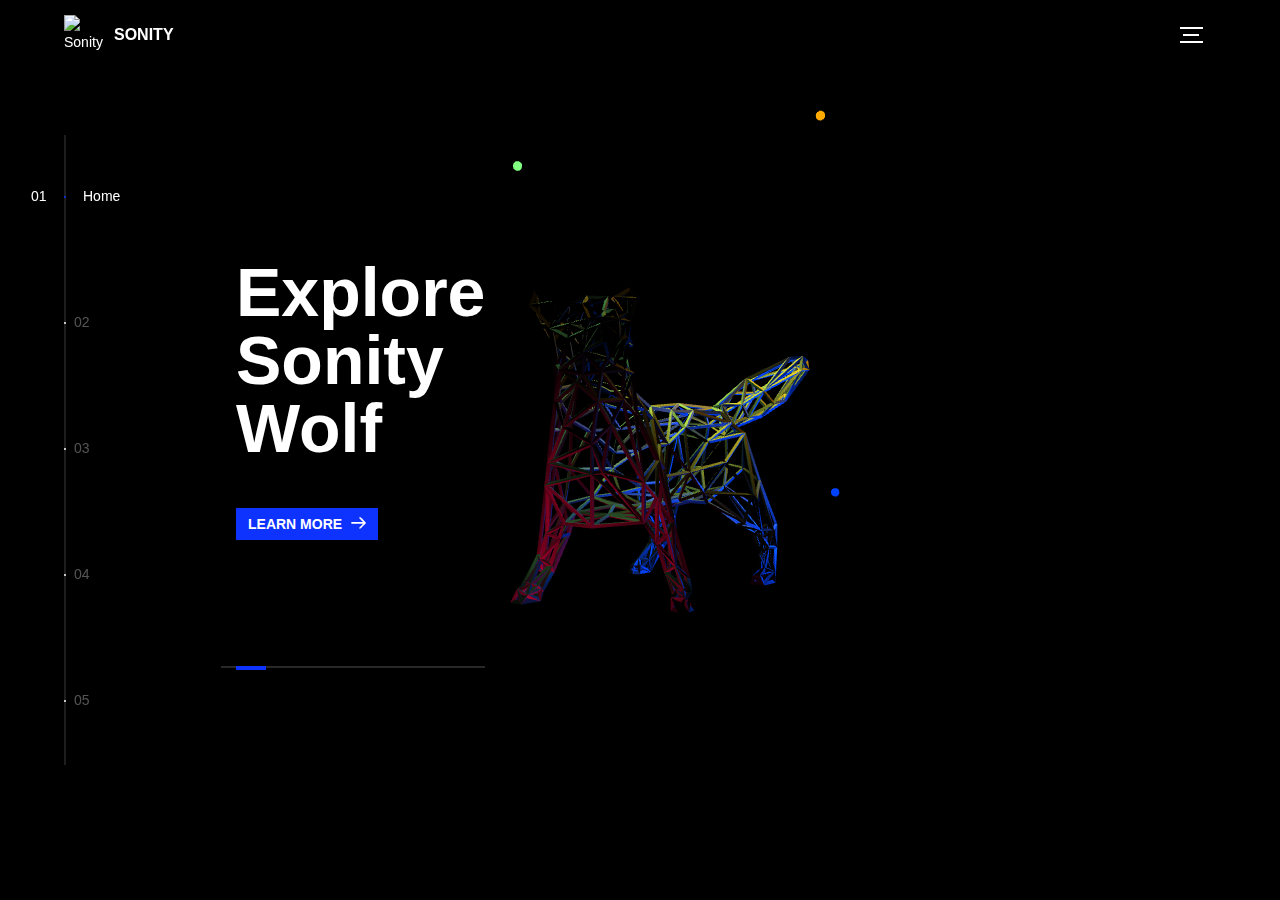
==== index.html @ 375fb670 "form reset" ====
<!DOCTYPE html>
<html lang="en">
<head>
  <title>SonityWolf</title>
  <meta charset="utf-8">
  <meta name="viewport" content="width=device-width, initial-scale=1">
  <meta http-equiv="X-UA-Compatible" content="IE=edge">
  <link rel="shortcut icon" type="image/png" href="assets/img/favicon.ico"/>
  <meta name="description" content="The Blockc[AI]n Wolf">
  <meta name="keywords" content="global, template, html, sass, jquery">
  <meta name="author" content="Bucky Maler">
  <link rel="stylesheet" href="assets/css/main.css">
</head>
<body>

<!-- notification for small viewports and landscape oriented smartphones -->
<div class="device-notification">
  <a class="device-notification--logo" href="http://andtek.pro/empire/" target="_blank">
    <img src="assets/img/sonitywolf.png" alt="Sonity Wolf" width="40px" height="40px">
    <p>Sonity</p>
  </a>
  <p class="device-notification--message">Sonity has so much to offer that we must request you orient your device to portrait or find a larger screen. You won't be disappointed.</p>
</div>

<div class="perspective effect-rotate-left">
  <div class="container"><div class="outer-nav--return"></div>
    <div id="viewport" class="l-viewport">
      <div class="l-wrapper">
        <header class="header">
          <a class="header--logo" href="http://andtek.pro/empire/" target="_blank">
            <img src="assets/img/sonitywolf.png" alt="Sonity Wolf" width="40px" height="40px">
            <p>Sonity</p>
          </a>
          <button class="header--cta cta-2">Join us</button>
          <div class="header--nav-toggle">
            <span></span>
          </div>
        </header>
        <nav class="l-side-nav">
          <ul class="side-nav">
            <li class="is-active"><span>Home</span></li>
            <li><span>What?</span></li>
            <li><span>How?</span></li>
            <li><span>Who?</span></li>
            <li><span>Join us</span></li>
          </ul>
        </nav>
        <ul class="l-main-content main-content">
          <li class="l-section section section--is-active">
            <div class="intro">
              <object id="embedded" data="3JSonity.html" type="">
                <embed src="3JSonity.html" type="">
              </object>
              <div id="banner" class="intro--banner">
                <h1>Explore<br>Sonity<br>Wolf</h1>
                <button class="cta">Learn More
                  <svg version="1.1" id="Layer_1" xmlns="http://www.w3.org/2000/svg" xmlns:xlink="http://www.w3.org/1999/xlink" x="0px" y="0px" viewBox="0 0 150 118" style="enable-background:new 0 0 150 118;" xml:space="preserve">
                  <g transform="translate(0.000000,118.000000) scale(0.100000,-0.100000)">
                    <path d="M870,1167c-34-17-55-57-46-90c3-15,81-100,194-211l187-185l-565-1c-431,0-571-3-590-13c-55-28-64-94-18-137c21-20,33-20,597-20h575l-192-193C800,103,794,94,849,39c20-20,39-29,61-29c28,0,63,30,298,262c147,144,272,271,279,282c30,51,23,60-219,304C947,1180,926,1196,870,1167z"/>
                  </g>
                  </svg>
                  <span class="btn-background"></span>
                </button>
              </div>
            </div>
          </li>
          <li class="l-section section">
            <div class="work">
              <h2>What is Sonity Wolf?</h2>
              <div class="work--lockup">
                <ul class="slider">
                  <li class="slider--item slider--item">
                    <a href="#1">
                      <div class="slider--item-image">
                        <img src="assets/img/iphone.jpg" alt="Victory">
                      </div>
                      <p class="slider--item-title">Native app for phone</p>
                      <p class="slider--item-description">
                          SonityWolf will be natively compatible with Android and iOS, each app 
                          is going to be also a GPU native node added to the network.
                      </p>
                    </a>
                  </li>
                  <li class="slider--item slider--item-left">
                    <a href="#2">
                      <div class="slider--item-image">
                        <img src="assets/img/pet.jpg" alt="Victory">
                      </div>
                      <p class="slider--item-title">Virtual AI pet Utility Tokens</p>
                      <p class="slider--item-description">
                          Sonity originally was an AI Social Community manager python script, 
                          but we decided to take it to the next level.
                      </p>
                    </a>
                  </li>
                  <li class="slider--item slider--item-center">
                    <a href="#3">
                      <div class="slider--item-image">
                        <img src="assets/img/husky vs cat.jpg" alt="Metiew and Smith" style="height:100%">
                      </div>
                      <p class="slider--item-title">We are criptokitties <br> On steroids!</p>
                      <p class="slider--item-description">
                          Everybody knows that dogs are better that cats, or at least they don’t 
                          think that they are better that you or want you dead.
                      </p>
                    </a>
                  </li>
                  <li class="slider--item slider--item-right">
                    <a href="#4">
                      <div class="slider--item-image">
                        <img src="assets/img/about/synapse.png" alt="Alex Nowak">
                      </div>
                      <p class="slider--item-title">SynapseGL.network node</p>
                      <p class="slider--item-description">
                          Sonity needs high end general computing power, this can be achieved 
                          with a swarm of phones GPUs that are going to render every single 
                          gradient of the Blockc[AI]n, and you will get sonity tokens for 
                          leasing your GPU for this tasks.
                      </p>
                    </a>
                  </li>
                  <li class="slider--item slider--item">
                    <a href="#5">
                      <div class="slider--item-image">
                        <img src="assets/img/about/block[ai].png" alt="Alex Nowak">
                      </div>
                      <p class="slider--item-title">Blockc[AI]n technology</p>
                      <p class="slider--item-description">
                          Since we need general computing power, not hashing power to power up 
                          sonity, to achieve our general Sonity AI we want this to be a 
                          decentralized network, in a nutshell, Sonity is going to be the first 
                          app to implement a proprietary concept called Proof of Gradient
                      </p>
                    </a>
                  </li>
                  <li class="slider--item slider--item">
                      <a href="#5">
                        <div class="slider--item-image">
                          <img src="assets/img/marketplace.png" alt="Alex Nowak">
                        </div>
                        <p class="slider--item-title">Marketplace and SDK</p>
                        <p class="slider--item-description">
                            You can use and create apps that runs on Sonity-Framework on top of 
                            SonityWolf.
                        </p>
                      </a>
                    </li>
                </ul>
                <div class="slider--prev">
                  <svg version="1.1" id="Layer_1" xmlns="http://www.w3.org/2000/svg" xmlns:xlink="http://www.w3.org/1999/xlink" x="0px" y="0px"
                  viewBox="0 0 150 118" style="enable-background:new 0 0 150 118;" xml:space="preserve">
                  <g transform="translate(0.000000,118.000000) scale(0.100000,-0.100000)">
                    <path d="M561,1169C525,1155,10,640,3,612c-3-13,1-36,8-52c8-15,134-145,281-289C527,41,562,10,590,10c22,0,41,9,61,29
                    c55,55,49,64-163,278L296,510h575c564,0,576,0,597,20c46,43,37,109-18,137c-19,10-159,13-590,13l-565,1l182,180
                    c101,99,187,188,193,199c16,30,12,57-12,84C631,1174,595,1183,561,1169z"/>
                  </g>
                  </svg>
                </div>
                <div class="slider--next">
                  <svg version="1.1" id="Layer_1" xmlns="http://www.w3.org/2000/svg" xmlns:xlink="http://www.w3.org/1999/xlink" x="0px" y="0px" viewBox="0 0 150 118" style="enable-background:new 0 0 150 118;" xml:space="preserve">
                  <g transform="translate(0.000000,118.000000) scale(0.100000,-0.100000)">
                    <path d="M870,1167c-34-17-55-57-46-90c3-15,81-100,194-211l187-185l-565-1c-431,0-571-3-590-13c-55-28-64-94-18-137c21-20,33-20,597-20h575l-192-193C800,103,794,94,849,39c20-20,39-29,61-29c28,0,63,30,298,262c147,144,272,271,279,282c30,51,23,60-219,304C947,1180,926,1196,870,1167z"/>
                  </g>
                  </svg>
                </div>
              </div>
            </div>
          </li>
          <li class="l-section section">
            <div class="about">
              <div class="about--banner">
                <br>
                <br>
                <h2>Check out our <br>repos!</h2>
                <a class ="github" href="https://github.com/SonityWolf" target="_blank">
                    GitHub repos
                    <svg version="1.1" id="Layer_1" xmlns="http://www.w3.org/2000/svg" xmlns:xlink="http://www.w3.org/1999/xlink" x="0px" y="0px" viewBox="0 0 150 118" style="enable-background:new 0 0 150 118;" xml:space="preserve">
                    <g transform="translate(0.000000,118.000000) scale(0.100000,-0.100000)">
                      <path d="M870,1167c-34-17-55-57-46-90c3-15,81-100,194-211l187-185l-565-1c-431,0-571-3-590-13c-55-28-64-94-18-137c21-20,33-20,597-20h575l-192-193C800,103,794,94,849,39c20-20,39-29,61-29c28,0,63,30,298,262c147,144,272,271,279,282c30,51,23,60-219,304C947,1180,926,1196,870,1167z"/>
                    </g>
                    </svg>
                    <span class="btn-background"></span>
                </a>
                <!--
                <a href="#0">Career
                  <span>
                    <svg version="1.1" id="Layer_1" xmlns="http://www.w3.org/2000/svg" xmlns:xlink="http://www.w3.org/1999/xlink" x="0px" y="0px" viewBox="0 0 150 118" style="enable-background:new 0 0 150 118;" xml:space="preserve">
                    <g transform="translate(0.000000,118.000000) scale(0.100000,-0.100000)">
                      <path d="M870,1167c-34-17-55-57-46-90c3-15,81-100,194-211l187-185l-565-1c-431,0-571-3-590-13c-55-28-64-94-18-137c21-20,33-20,597-20h575l-192-193C800,103,794,94,849,39c20-20,39-29,61-29c28,0,63,30,298,262c147,144,272,271,279,282c30,51,23,60-219,304C947,1180,926,1196,870,1167z"/>
                    </g>
                    </svg>
                  </span>
                </a>
                -->
                <img src="assets/img/introduction-visual.png" alt="About Us">
              </div>
              <h2>Related projects</h2>
              <div class="about--options">
                <a href="https://eos.io/" target="_blank">
                  <h3>EOS</h3>
                </a>
                <a href="https://www.tensorflow.org/" target="_blank">
                  <h3>TensorFlow</h3>
                </a>
                <a href="https://www.openmined.org/" target="_blank">
                  <h3>OpenMined</h3>
                </a>
              </div>
            </div>
          </li>
          <li class="l-section section">
            <div class="work">
              <h2>Our Founders</h2>
              <div class="work--lockup">
                <ul class="slider">
                  <li class="slider--item slider--item-left">
                    <a href="https://www.linkedin.com/in/henningdekant/" target="_blank">
                      <div class="slider--item-image">
                        <img src="assets/img/henningdekant.jpg" alt="Metiew and Smith">
                      </div>
                      <p class="slider--item-title">Henning Dekant: <strong>Investor</strong></p>
                      <p class="slider--item-description">
                          My passion is to anticipate and facilitate fundamental trends in 
                          IT that will shape how we do business. I am fascinated with the 
                          change that blockchain and quantum information technology will 
                          bring.
                      </p>
                    </a>
                  </li>
                  <li class="slider--item slider--item-center">
                      <a href="https://www.linkedin.com/in/andtek/" target="_blank">
                        <div class="slider--item-image">
                          <img src="assets/img/ianandtek.jpg" alt="Victory">
                        </div>
                        <p class="slider--item-title">Ian Andtek: <strong>Founder</strong></p>
                        <p class="slider--item-description">
                          Art and technology lover, Into Machine Learning, Quantum Machine 
                          Learning, Quantum computing, Blockchain Development and Music and 
                          all those unusual combinations.
                        </p>
                      </a>
                    </li>
                  <li class="slider--item slider--item-right">
                    <a href="https://www.linkedin.com/in/scott-horlacher-0b5607164/" target="_blank">
                      <div class="slider--item-image">
                        <img src="assets/img/scotthorlacher.jpg" alt="Alex Nowak">
                      </div>
                      <p class="slider--item-title">Scott Horlacher: <strong>Developer</strong></p>
                      <p class="slider--item-description">
                          Full-stack developer, ghost-writer and all-around creative person Electrical
                          &amp;Biomedical Engineering graduate with a passion for all things Javascript 
                          Hands-on experience with IoT &amp; Ethereum, fluent in python.
                      </p>
                    </a>
                  </li>
                </ul>
                <div class="slider--prev">
                  <svg version="1.1" id="Layer_1" xmlns="http://www.w3.org/2000/svg" xmlns:xlink="http://www.w3.org/1999/xlink" x="0px" y="0px"
                  viewBox="0 0 150 118" style="enable-background:new 0 0 150 118;" xml:space="preserve">
                  <g transform="translate(0.000000,118.000000) scale(0.100000,-0.100000)">
                    <path d="M561,1169C525,1155,10,640,3,612c-3-13,1-36,8-52c8-15,134-145,281-289C527,41,562,10,590,10c22,0,41,9,61,29
                    c55,55,49,64-163,278L296,510h575c564,0,576,0,597,20c46,43,37,109-18,137c-19,10-159,13-590,13l-565,1l182,180
                    c101,99,187,188,193,199c16,30,12,57-12,84C631,1174,595,1183,561,1169z"/>
                  </g>
                  </svg>
                </div>
                <div class="slider--next">
                  <svg version="1.1" id="Layer_1" xmlns="http://www.w3.org/2000/svg" xmlns:xlink="http://www.w3.org/1999/xlink" x="0px" y="0px" viewBox="0 0 150 118" style="enable-background:new 0 0 150 118;" xml:space="preserve">
                  <g transform="translate(0.000000,118.000000) scale(0.100000,-0.100000)">
                    <path d="M870,1167c-34-17-55-57-46-90c3-15,81-100,194-211l187-185l-565-1c-431,0-571-3-590-13c-55-28-64-94-18-137c21-20,33-20,597-20h575l-192-193C800,103,794,94,849,39c20-20,39-29,61-29c28,0,63,30,298,262c147,144,272,271,279,282c30,51,23,60-219,304C947,1180,926,1196,870,1167z"/>
                  </g>
                  </svg>
                </div>
              </div>
            <!-- -->
            </div>
          </li>
          <li class="l-section section">
            <div class="hire">
              <h2>Want to join us?</h2>
              <!-- checkout formspree.io for easy form setup -->
              <form id="formform" class="work-request" action="https://docs.google.com/forms/d/e/1FAIpQLSfya2yaf2yqFfk_4UZFPBZdNTSYl30EkX2ebQL-Yzeoi9U-vQ/formResponse?usp=pp_url" target="hidden_iframe" onClick="clearField();">
                <div class="work-request--options">
                  <span class="options-a">
                    <input id="entry.1688125558" name="entry.1688125558" type="checkbox" value="app programming">
                    <label for="entry.1688125558">
                      <svg version="1.1" id="Layer_1" xmlns="http://www.w3.org/2000/svg" xmlns:xlink="http://www.w3.org/1999/xlink" x="0px" y="0px"
                      viewBox="0 0 150 111" style="enable-background:new 0 0 150 111;" xml:space="preserve">
                      <g transform="translate(0.000000,111.000000) scale(0.100000,-0.100000)">
                        <path d="M950,705L555,310L360,505C253,612,160,700,155,700c-6,0-44-34-85-75l-75-75l278-278L550-5l475,475c261,261,475,480,475,485c0,13-132,145-145,145C1349,1100,1167,922,950,705z"/>
                      </g>
                      </svg>
                      App Programming
                    </label>
                    <input id="entry.1784650466" name="entry.1784650466" type="checkbox" value="graphic design">
                    <label for="entry.1784650466">
                      <svg version="1.1" id="Layer_1" xmlns="http://www.w3.org/2000/svg" xmlns:xlink="http://www.w3.org/1999/xlink" x="0px" y="0px"
                      viewBox="0 0 150 111" style="enable-background:new 0 0 150 111;" xml:space="preserve">
                      <g transform="translate(0.000000,111.000000) scale(0.100000,-0.100000)">
                        <path d="M950,705L555,310L360,505C253,612,160,700,155,700c-6,0-44-34-85-75l-75-75l278-278L550-5l475,475c261,261,475,480,475,485c0,13-132,145-145,145C1349,1100,1167,922,950,705z"/>
                      </g>
                      </svg>
                      Graphic Design
                    </label>
                    <input id="entry.1218346897" name="entry.1218346897" type="checkbox" value="motion design">
                    <label for="entry.1218346897">
                      <svg version="1.1" id="Layer_1" xmlns="http://www.w3.org/2000/svg" xmlns:xlink="http://www.w3.org/1999/xlink" x="0px" y="0px"
                      viewBox="0 0 150 111" style="enable-background:new 0 0 150 111;" xml:space="preserve">
                      <g transform="translate(0.000000,111.000000) scale(0.100000,-0.100000)">
                        <path d="M950,705L555,310L360,505C253,612,160,700,155,700c-6,0-44-34-85-75l-75-75l278-278L550-5l475,475c261,261,475,480,475,485c0,13-132,145-145,145C1349,1100,1167,922,950,705z"/>
                      </g>
                      </svg>
                      Motion Design
                    </label>
                    <input id="entry.2021187106" name="entry.2021187106" type="checkbox" value="ux design">
                    <label for="entry.2021187106">
                      <svg version="1.1" id="Layer_1" xmlns="http://www.w3.org/2000/svg" xmlns:xlink="http://www.w3.org/1999/xlink" x="0px" y="0px"
                      viewBox="0 0 150 111" style="enable-background:new 0 0 150 111;" xml:space="preserve">
                      <g transform="translate(0.000000,111.000000) scale(0.100000,-0.100000)">
                        <path d="M950,705L555,310L360,505C253,612,160,700,155,700c-6,0-44-34-85-75l-75-75l278-278L550-5l475,475c261,261,475,480,475,485c0,13-132,145-145,145C1349,1100,1167,922,950,705z"/>
                      </g>
                      </svg>
                      UX Design
                    </label>
                  </span>
                  <span class="options-b">
                    <input id="entry.662648379" name="entry.662648379" type="checkbox" value="blockchain">
                    <label for="entry.662648379">
                      <svg version="1.1" id="Layer_1" xmlns="http://www.w3.org/2000/svg" xmlns:xlink="http://www.w3.org/1999/xlink" x="0px" y="0px"
                      viewBox="0 0 150 111" style="enable-background:new 0 0 150 111;" xml:space="preserve">
                      <g transform="translate(0.000000,111.000000) scale(0.100000,-0.100000)">
                        <path d="M950,705L555,310L360,505C253,612,160,700,155,700c-6,0-44-34-85-75l-75-75l278-278L550-5l475,475c261,261,475,480,475,485c0,13-132,145-145,145C1349,1100,1167,922,950,705z"/>
                      </g>
                      </svg>
                      Blockchain
                    </label>
                    <input id="entry.1433495545" name="entry.1433495545" type="checkbox" value="webdesign">
                    <label for="entry.1433495545">
                      <svg version="1.1" id="Layer_1" xmlns="http://www.w3.org/2000/svg" xmlns:xlink="http://www.w3.org/1999/xlink" x="0px" y="0px"
                      viewBox="0 0 150 111" style="enable-background:new 0 0 150 111;" xml:space="preserve">
                      <g transform="translate(0.000000,111.000000) scale(0.100000,-0.100000)">
                        <path d="M950,705L555,310L360,505C253,612,160,700,155,700c-6,0-44-34-85-75l-75-75l278-278L550-5l475,475c261,261,475,480,475,485c0,13-132,145-145,145C1349,1100,1167,922,950,705z"/>
                      </g>
                      </svg>
                      Webdesign
                    </label>
                    <input id="entry.1166211648" name="entry.1166211648" type="checkbox" value="investment">
                    <label for="entry.1166211648">
                      <svg version="1.1" id="Layer_1" xmlns="http://www.w3.org/2000/svg" xmlns:xlink="http://www.w3.org/1999/xlink" x="0px" y="0px"
                      viewBox="0 0 150 111" style="enable-background:new 0 0 150 111;" xml:space="preserve">
                      <g transform="translate(0.000000,111.000000) scale(0.100000,-0.100000)">
                        <path d="M950,705L555,310L360,505C253,612,160,700,155,700c-6,0-44-34-85-75l-75-75l278-278L550-5l475,475c261,261,475,480,475,485c0,13-132,145-145,145C1349,1100,1167,922,950,705z"/>
                      </g>
                      </svg>
                      Investment
                    </label>
                    <input id="entry.1164843464" name="entry.1164843464" type="checkbox" value="marketing">
                    <label for="entry.1164843464">
                      <svg version="1.1" id="Layer_1" xmlns="http://www.w3.org/2000/svg" xmlns:xlink="http://www.w3.org/1999/xlink" x="0px" y="0px"
                      viewBox="0 0 150 111" style="enable-background:new 0 0 150 111;" xml:space="preserve">
                      <g transform="translate(0.000000,111.000000) scale(0.100000,-0.100000)">
                        <path d="M950,705L555,310L360,505C253,612,160,700,155,700c-6,0-44-34-85-75l-75-75l278-278L550-5l475,475c261,261,475,480,475,485c0,13-132,145-145,145C1349,1100,1167,922,950,705z"/>
                      </g>
                      </svg>
                      Marketing
                    </label>
                    <input id="entry.1314383214" name="entry.1314383214" type="checkbox" value="eos">
                    <label for="entry.1314383214">
                      <svg version="1.1" id="Layer_1" xmlns="http://www.w3.org/2000/svg" xmlns:xlink="http://www.w3.org/1999/xlink" x="0px" y="0px"
                      viewBox="0 0 150 111" style="enable-background:new 0 0 150 111;" xml:space="preserve">
                      <g transform="translate(0.000000,111.000000) scale(0.100000,-0.100000)">
                        <path d="M950,705L555,310L360,505C253,612,160,700,155,700c-6,0-44-34-85-75l-75-75l278-278L550-5l475,475c261,261,475,480,475,485c0,13-132,145-145,145C1349,1100,1167,922,950,705z"/>
                      </g>
                      </svg>
                      EOS
                    </label>
                  </span>
                </div>
                <div class="work-request--information">
                  <div class="information-name">
                    <input id="entry.1636807997" name="entry.1636807997" type="text" spellcheck="false">
                    <label for="name">Name</label>
                  </div>
                  <div class="information-email">
                    <input id="entry.832389043" name="entry.832389043" type="email" spellcheck="false">
                    <label for="email">Email</label>
                  </div>
                </div>
                <input type="submit" value="Send Request">
              </form>
              <iframe name="hidden_iframe" id="hidden_iframe" style="display:none;" onload="if(submitted) {}"></iframe>
            </div>
          </li>
        </ul>
      </div>
    </div>
  </div>
  <ul class="outer-nav">
    <li class="is-active">Home</li>
    <li>What?</li>
    <li>How?</li>
    <li>Who?</li>
    <li>Join</li>
  </ul>
</div>

<script src="https://ajax.googleapis.com/ajax/libs/jquery/2.2.4/jquery.min.js"></script>
<script>window.jQuery || document.write('<script src="assets/js/vendor/jquery-2.2.4.min.js"><\/script>')</script>
<script src="assets/js/functions-min.js"></script>
<script>
  console.log("This company is part of Andtek Empire www.andtek.pro/empire");
  function clearField() {
    document.formform.reset();
  }
</script>
</body>
</html>
---- assets/css/main.css ----
@font-face{
    font-family:'Montserrat';
    src:url("fonts/Montserrat-Black.eot");
    src:local("☺"),url("fonts/Montserrat-Black.woff") format("woff"),url("fonts/Montserrat-Black.ttf") format("truetype"),url("fonts/Montserrat-Black.svg") format("svg");
    font-weight:900;
    font-style:normal
}
@font-face{
    font-family:'Montserrat';
    src:url("fonts/Montserrat-Bold.eot");
    src:local("☺"),url("fonts/Montserrat-Bold.woff") format("woff"),url("fonts/Montserrat-Bold.ttf") format("truetype"),url("fonts/Montserrat-Bold.svg") format("svg");
    font-weight:700;
    font-style:normal
}
@font-face{
    font-family:'Montserrat';
    src:url("fonts/Montserrat-Regular.eot");
    src:local("☺"),url("fonts/Montserrat-Regular.woff") format("woff"),url("fonts/Montserrat-Regular.ttf") format("truetype"),url("fonts/Montserrat-Regular.svg") format("svg");
    font-weight:400;
    font-style:normal
}
@font-face{
    font-family:'Montserrat';
    src:url("fonts/Montserrat-Light.eot");
    src:local("☺"),url("fonts/Montserrat-Light.woff") format("woff"),url("fonts/Montserrat-Light.ttf") format("truetype"),url("fonts/Montserrat-Light.svg") format("svg");
    font-weight:300;
    font-style:normal
}
/*! normalize.css v3.0.2 | MIT License | git.io/normalize */
html{
    font-family:sans-serif;
    -ms-text-size-adjust:100%;
    -webkit-text-size-adjust:100%
}
body{
    margin:0
}
#viewport {
    background: #000
}
article,aside,details,figcaption,figure,footer,header,hgroup,main,menu,nav,section,summary{
    display:block
}
audio,canvas,progress,video{
    display:inline-block;
    vertical-align:baseline
}
audio:not([controls]){
    display:none;
    height:0
}
[hidden],template{
    display:none
}
a{
    background-color:transparent
}
a:active,a:hover{
    outline:0
}
abbr[title]{
    border-bottom:1px dotted
}
b,strong{
    font-weight:bold
}
dfn{
    font-style:italic
}
h1{
    font-size:2em;
    margin:0.67em 0
}
mark{
    background:#ff0;
    color:#000
}
small{
    font-size:80%
}
sub,sup{
    font-size:75%;
    line-height:0;
    position:relative;
    vertical-align:baseline
}
sup{
    top:-0.5em
}
sub{
    bottom:-0.25em
}
img{
    border:0
}
svg:not(:root){
    overflow:hidden
}
figure{
    margin:1em 40px
}
hr{
    box-sizing:content-box;
    height:0
}
pre{
    overflow:auto
}
code,kbd,pre,samp{
    font-family:monospace, monospace;
    font-size:1em
}
button,input,optgroup,select,textarea{
    color:inherit;
    font:inherit;
    margin:0
}
button{
    overflow:visible
}
button,select{
    text-transform:none
}
button,html input[type="button"],input[type="reset"],input[type="submit"]{
    -webkit-appearance:button;
    cursor:pointer
}
button[disabled],html input[disabled]{
    cursor:default
}
button::-moz-focus-inner,input::-moz-focus-inner{
    border:0;
    padding:0
}
input{
    line-height:normal
}
input[type="checkbox"],input[type="radio"]{
    box-sizing:border-box;
    padding:0
}
input[type="number"]::-webkit-inner-spin-button,input[type="number"]::-webkit-outer-spin-button{
    height:auto
}
input[type="search"]{
    -webkit-appearance:textfield;
    box-sizing:content-box
}
input[type="search"]::-webkit-search-cancel-button,input[type="search"]::-webkit-search-decoration{
    -webkit-appearance:none
}
fieldset{
    border:1px solid #c0c0c0;
    margin:0 2px;
    padding:0.35em 0.625em 0.75em
}
legend{
    border:0;
    padding:0
}
textarea{
    overflow:auto
}
optgroup{
    font-weight:bold
}
table{
    border-collapse:collapse;
    border-spacing:0
}
td,th{
    padding:0
}
::-moz-selection{
    background:#FFF498
}
::selection{
    background:#FFF498
}
::-moz-selection{
    background:#FFF498
}
img::-moz-selection{
    background:transparent
}
img::selection{
    background:transparent
}
img::-moz-selection{
    background:transparent
}
body{
    -webkit-tap-highlight-color:#FFF498
}
body{
    background-color:#0c0c0c;
    font-size:14px;
    line-height:1.6;
    font-family:"Montserrat",sans-serif;
    color:#fff;
    -webkit-font-smoothing:antialiased;
    -webkit-text-size-adjust:100%
}
.l-viewport{
    position:relative;
    width:100%;
    height:100vh;
    box-shadow:0 0 45px 5px rgba(0,0,0,0.85);
    overflow:hidden
}
.l-wrapper{
    position:relative;
    width:1440px;
    max-width:90%;
    height:100%;
    margin:0 auto
}
.l-side-nav{
    position:absolute;
    left:0;
    display:-webkit-box;
    display:-webkit-flex;
    display:-ms-flexbox;
    display:flex;
    height:100%;
    -webkit-box-align:center;
    -webkit-align-items:center;
    -ms-flex-align:center;
    align-items:center
}
.l-side-nav::before{
    content:"";
    position:absolute;
    top:50%;
    left:0;
    -webkit-transform:translateY(-50%);
    transform:translateY(-50%);
    width:2px;
    height:70%;
    max-height:750px;
    background-color:#555;
    opacity:.35;
    z-index:10
}
@media (max-width: 1180px){
    .l-side-nav{
        display:none
    }
}
.l-main-content{
    position:relative;
    width:100%;
    height:100%;
    margin:0;
    padding:0;
    list-style:none
}
.l-section{
    position:absolute;
    width:100%;
    height:100%
}
.device-notification{
    display:none;
    position:fixed;
    top:0;
    left:0;
    width:100%;
    height:100%;
    -webkit-box-orient:vertical;
    -webkit-box-direction:normal;
    -webkit-flex-direction:column;
    -ms-flex-direction:column;
    flex-direction:column;
    -webkit-box-align:center;
    -webkit-align-items:center;
    -ms-flex-align:center;
    -ms-grid-row-align:center;
    align-items:center;
    -webkit-box-pack:center;
    -webkit-justify-content:center;
    -ms-flex-pack:center;
    justify-content:center;
    background-color:#0c0c0c;
    z-index:12
}
.device-notification--logo{
    display:-webkit-box;
    display:-webkit-flex;
    display:-ms-flexbox;
    display:flex;
    -webkit-box-align:center;
    -webkit-align-items:center;
    -ms-flex-align:center;
    align-items:center;
    text-decoration:none;
    color:#fff
}
.device-notification--logo p{
    margin:0 0 0 10px;
    font-size:16px;
    font-weight:700;
    text-transform:uppercase
}
.device-notification--message{
    width:70%;
    margin:30px 0 0 0;
    font-weight:700;
    text-align:center
}
@media (max-width: 767px) and (min-width: 601px) and (max-height: 680px){
    .device-notification{
        display:-webkit-box;
        display:-webkit-flex;
        display:-ms-flexbox;
        display:flex
    }
}
@media (max-width: 600px) and (min-width: 480px) and (max-height: 580px){
    .device-notification{
        display:-webkit-box;
        display:-webkit-flex;
        display:-ms-flexbox;
        display:flex
    }
}
@media (max-width: 736px) and (min-width: 360px) and (orientation: landscape){
    .device-notification{
        display:-webkit-box;
        display:-webkit-flex;
        display:-ms-flexbox;
        display:flex
    }
}
@media(max-width: 359px){
    .device-notification{
        display:-webkit-box;
        display:-webkit-flex;
        display:-ms-flexbox;
        display:flex
    }
}
.section{
    opacity:0;
    visibility:hidden;
    -webkit-transition:opacity .4s ease-in-out,visibility 0s .4s;
    transition:opacity .4s ease-in-out,visibility 0s .4s
}
.section--is-active{
    opacity:1;
    visibility:visible;
    z-index:1;
    -webkit-transition:opacity .4s ease-in-out .4s;
    transition:opacity .4s ease-in-out .4s
}
.section--next{
    -webkit-transform:translateY(-45px);
    transform:translateY(-45px);
    -webkit-transition:-webkit-transform .4s ease-in-out;
    transition:-webkit-transform .4s ease-in-out;
    transition:transform .4s ease-in-out;
    transition:transform .4s ease-in-out, -webkit-transform .4s ease-in-out
}
.section--prev{
    -webkit-transform:translateY(45px);
    transform:translateY(45px);
    -webkit-transition:-webkit-transform .4s ease-in-out;
    transition:-webkit-transform .4s ease-in-out;
    transition:transform .4s ease-in-out;
    transition:transform .4s ease-in-out, -webkit-transform .4s ease-in-out
}
.header{
    position:absolute;
    top:0;
    left:0;
    display:-webkit-box;
    display:-webkit-flex;
    display:-ms-flexbox;
    display:flex;
    width:100%;
    height:70px;
    -webkit-box-align:center;
    -webkit-align-items:center;
    -ms-flex-align:center;
    align-items:center;
    -webkit-box-pack:justify;
    -webkit-justify-content:space-between;
    -ms-flex-pack:justify;
    justify-content:space-between;
    z-index:10
}
.header--logo{
    display:-webkit-box;
    display:-webkit-flex;
    display:-ms-flexbox;
    display:flex;
    -webkit-box-align:center;
    -webkit-align-items:center;
    -ms-flex-align:center;
    align-items:center;
    text-decoration:none;
    color:#fff;
}
.header--logo img{
    transition: all .5s ease-in-out;
}
.header--logo img:hover{
    transform: scale(1.5);
    transition: all .5s ease-in-out;
}
.header--logo p{
    margin:0 0 0 10px;
    font-size:16px;
    font-weight:700;
    text-transform:uppercase
}
.header--nav-toggle{
    display:-webkit-box;
    display:-webkit-flex;
    display:-ms-flexbox;
    display:flex;
    width:50px;
    height:50px;
    -webkit-box-orient:vertical;
    -webkit-box-direction:normal;
    -webkit-flex-direction:column;
    -ms-flex-direction:column;
    flex-direction:column;
    -webkit-box-align:center;
    -webkit-align-items:center;
    -ms-flex-align:center;
    align-items:center;
    -webkit-box-pack:center;
    -webkit-justify-content:center;
    -ms-flex-pack:center;
    justify-content:center;
    cursor:pointer
}
.header--nav-toggle span,.header--nav-toggle::before,.header--nav-toggle::after{
    content:"";
    position:relative;
    width:16px;
    height:2px;
    background-color:#fff
}
.header--nav-toggle::before{
    bottom:5px;
    width:23px
}
.header--nav-toggle::after{
    top:5px;
    width:23px
}
.header--cta{
    position:absolute;
    top:50%;
    left:50%;
    -webkit-transform:translate(-50%, -50%);
    transform:translate(-50%, -50%);
    padding:0 20px;
    line-height:30px;
    text-decoration:none;
    color:#fff;
    font-weight:700;
    text-transform:uppercase;
    background-color:#0f33ff;
    border:none;
    opacity:0;
    visibility:hidden;
    -webkit-transition:opacity .4s ease-in-out,visibility 0s .4s;
    transition:opacity .4s ease-in-out,visibility 0s .4s
}
.header--cta:focus{
    outline:none
}
.header--cta.is-active{
    opacity:1;
    visibility:visible;
    -webkit-transition:opacity .4s ease-in-out .4s;
    transition:opacity .4s ease-in-out .4s
}
@media (max-width: 767px){
    .header--cta{
        display:none
    }
}
.side-nav{
    position:relative;
    display:-webkit-box;
    display:-webkit-flex;
    display:-ms-flexbox;
    display:flex;
    width:100px;
    height:70%;
    max-height:750px;
    -webkit-box-orient:vertical;
    -webkit-box-direction:normal;
    -webkit-flex-direction:column;
    -ms-flex-direction:column;
    flex-direction:column;
    -webkit-justify-content:space-around;
    -ms-flex-pack:distribute;
    justify-content:space-around;
    margin:0;
    padding:0;
    list-style-position:inside;
    z-index:10
}
.side-nav>li{
    position:relative;
    top:-5px;
    color:#fff;
    font-size:6px;
    cursor:pointer
}
.side-nav>li span{
    position:relative;
    top:3px;
    left:10px;
    color:#fff;
    font-size:14px;
    font-weight:300;
    opacity:0;
    visibility:hidden
}
.side-nav>li::before{
    position:absolute;
    top:3px;
    left:10px;
    color:#555;
    font-size:14px;
    font-weight:300
}
.side-nav li:nth-child(1)::before{
    content:"01"
}
.side-nav li:nth-child(2)::before{
    content:"02"
}
.side-nav li:nth-child(3)::before{
    content:"03"
}
.side-nav li:nth-child(4)::before{
    content:"04"
}
.side-nav li:nth-child(5)::before{
    content:"05"
}
.side-nav li.is-active{
    color:#0f33ff;
    -webkit-transition:color .4s ease-in-out;
    transition:color .4s ease-in-out
}
.side-nav li.is-active span{
    opacity:1;
    visibility:visible;
    -webkit-transition:opacity .4s ease-in-out;
    transition:opacity .4s ease-in-out
}
.side-nav li.is-active::before{
    left:-33px;
    color:#fff
}
.intro{
    position:relative;
    display:-webkit-box;
    display:-webkit-flex;
    display:-ms-flexbox;
    display:flex;
    width:900px;
    max-width:75%;
    height:100%;
    -webkit-box-orient:vertical;
    -webkit-box-direction:normal;
    -webkit-flex-direction:column;
    -ms-flex-direction:column;
    flex-direction:column;
    -webkit-box-pack:center;
    -webkit-justify-content:center;
    -ms-flex-pack:center;
    justify-content:center;
    margin:0 auto
}
@media (max-width: 1180px){
    .intro{
        max-width:100%
    }
}
.intro--banner{
    position:relative;
    height:475px
}
.intro--banner::before{
    content:"";
    position:absolute;
    bottom:20px;
    left:-15px;
    right:0;
    height:2px;
    background-color:#282828
}
.intro--banner::after{
    content:"";
    position:absolute;
    bottom:18px;
    left:0;
    width:30px;
    height:4px;
    background-color:#0f33ff
}
.intro--banner h1{
    position:relative;
    font-size:68px;
    font-weight:900;
    line-height:1;
    z-index:1
}
.intro--banner button, .github{
    position:relative;
    padding:5px 17px 5px 12px;
    font-weight:700;
    text-transform:uppercase;
    background-color:transparent;
    border:none
}
.intro--banner button .btn-background, .github .btn-background{
    position:absolute;
    top:0;
    left:0;
    right:0;
    height:100%;
    background-color:#0f33ff;
    z-index:-1;
}
.intro--banner button:hover .btn-background{
    left:0
}
.intro--banner button:focus{
    outline:none
}
.intro--banner button svg, .github svg{
    position:relative;
    left:5px;
    width:15px;
    fill:#fff
}
.intro--banner img{
    position:absolute;
    bottom:21px;
    right:-12px
}
.intro--options{
    display:-webkit-box;
    display:-webkit-flex;
    display:-ms-flexbox;
    display:flex;
    -webkit-box-pack:justify;
    -webkit-justify-content:space-between;
    -ms-flex-pack:justify;
    justify-content:space-between;
    margin:0;
    padding:0;
    list-style:none
}
.intro--options>a{
    max-width:250px;
    text-decoration:none;
    color:#282828;
    -webkit-transition:color .2s ease-in-out;
    transition:color .2s ease-in-out
}
.intro--options>a:hover{
    color:#fff
}
.intro--options h3{
    font-size:16px;
    text-transform:uppercase
}
.intro--options p{
    margin-bottom:0
}
@media (max-width: 900px){
    .intro--banner{
        height:380px
    }
    .intro--banner h1{
        font-size:55px
    }
    .intro--banner img{
        width:430px
    }
    .intro--options>a{
        margin-right:30px
    }
    .intro--options>a:last-child{
        margin-right:0
    }
}
@media (max-width: 767px){
    .intro--banner{
        height:305px
    }
    .intro--banner h1{
        font-size:44px
    }
    .intro--banner img{
        width:330px
    }
    .intro--options{
        display:block
    }
    .intro--options>a{
        display:block;
        max-width:100%;
        margin:0 0 30px 0
    }
    .intro--options>a:last-child{
        margin-bottom:0
    }
}
@media (max-width: 600px){
    .intro--banner{
        height:360px
    }
    .intro--banner h1{
        font-size:55px
    }
    .intro--banner img{
        display:none
    }
}
@media (max-width: 600px) and (max-height: 750px){
    .intro--banner{
        height:auto
    }
    .intro--banner::before,.intro--banner::after{
        display:none
    }
    .intro--banner h1{
        margin-top:0
    }
    .intro--options{
        display:none
    }
}
.work{
    position:relative;
    display:-webkit-box;
    display:-webkit-flex;
    display:-ms-flexbox;
    display:flex;
    width:960px;
    max-width:80%;
    height:100%;
    -webkit-box-orient:vertical;
    -webkit-box-direction:normal;
    -webkit-flex-direction:column;
    -ms-flex-direction:column;
    flex-direction:column;
    -webkit-box-pack:center;
    -webkit-justify-content:center;
    -ms-flex-pack:center;
    justify-content:center;
    margin:0 auto
}
@media (max-width: 1180px){
    .work{
        max-width:100%
    }
}
.work h2{
    margin:0 0 -10px 0;
    font-size:30px;
    text-align:center
}
.work--lockup{
    position:relative
}
.work--lockup .slider{
    position:relative;
    display:-webkit-box;
    display:-webkit-flex;
    display:-ms-flexbox;
    display:flex;
    width:80%;
    margin:0 auto;
    padding:0;
    list-style:none
}
.work--lockup .slider--item{
    position:absolute;
    display:none;
    text-align:center
}
.work--lockup .slider--item a{
    text-decoration:none;
    color:#858585
}
.work--lockup .slider--item-title{
    margin-top:10px;
    font-size:12px;
    font-weight:700;
    text-transform:uppercase
}
.work--lockup .slider--item-title strong {
    text-decoration:underline;
}
.work--lockup .slider--item-description{
    display:none;
    max-width:550px;
    margin:0 auto
}
.work--lockup .slider--item-image{
    width:150px;
    height:150px;
    margin:0 auto;
    border-radius:50%;
    overflow:hidden
}
.work--lockup .slider--item-image img{
    width:100%
}
.work--lockup .slider--item-left{
    top:50%;
    left:0;
    -webkit-transform:translateY(-50%);
    transform:translateY(-50%);
    display:block
}
.work--lockup .slider--item-right{
    top:50%;
    right:0;
    -webkit-transform:translateY(-50%);
    transform:translateY(-50%);
    display:block
}
.work--lockup .slider--item-center{
    position:relative;
    top:30px;
    left:50%;
    -webkit-transform:translateX(-50%);
    transform:translateX(-50%);
    display:block
}
.work--lockup .slider--item-center a{
    color:#fff
}
.work--lockup .slider--item-center .slider--item-title{
    margin-top:25px;
    font-size:16px
}
.work--lockup .slider--item-center .slider--item-description{
    display:block
}
.work--lockup .slider--item-center .slider--item-image{
    width:300px;
    height:300px
}
.work--lockup .slider--next,.work--lockup .slider--prev{
    position:absolute;
    top:160px;
    display:-webkit-box;
    display:-webkit-flex;
    display:-ms-flexbox;
    display:flex;
    width:50px;
    height:50px;
    -webkit-box-align:center;
    -webkit-align-items:center;
    -ms-flex-align:center;
    align-items:center;
    -webkit-box-pack:center;
    -webkit-justify-content:center;
    -ms-flex-pack:center;
    justify-content:center;
    background-color:#282828;
    border-radius:50%;
    cursor:pointer
}
.work--lockup .slider--next svg,.work--lockup .slider--prev svg{
    width:20px;
    fill:#fff
}
.work--lockup .slider--next{
    right:0
}
.work--lockup .slider--prev{
    left:0
}
@media (max-width: 900px){
    .work--lockup .slider--item-image{
        width:120px;
        height:120px
    }
    .work--lockup .slider--item-center .slider--item-image{
        width:240px;
        height:240px
    }
    .work--lockup .slider--next,.work--lockup .slider--prev{
        top:130px
    }
}
@media (max-width: 767px){
    .work--lockup .slider{
        width:75%
    }
    .work--lockup .slider--item-image{
        width:90px;
        height:90px
    }
    .work--lockup .slider--item-center .slider--item-image{
        width:190px;
        height:190px
    }
    .work--lockup .slider--next,.work--lockup .slider--prev{
        top:105px
    }
}
@media (max-width: 600px){
    .work--lockup .slider{
        width:auto
    }
    .work--lockup .slider--item-left,.work--lockup .slider--item-right{
        display:none
    }
}
.about{
    position:relative;
    display:-webkit-box;
    display:-webkit-flex;
    display:-ms-flexbox;
    display:flex;
    width:900px;
    max-width:75%;
    height:100%;
    -webkit-box-orient:vertical;
    -webkit-box-direction:normal;
    -webkit-flex-direction:column;
    -ms-flex-direction:column;
    flex-direction:column;
    -webkit-box-pack:center;
    -webkit-justify-content:center;
    -ms-flex-pack:center;
    justify-content:center;
    margin:0 auto
}
@media (max-width: 1180px){
    .about{
        max-width:100%
    }
}
.about--banner{
    position:relative;
    height:475px
}
.about--banner::before{
    content:"";
    position:absolute;
    top:20px;
    left:200px;
    -webkit-transform:rotate(-25deg);
    transform:rotate(-25deg);
    border:5px solid #0f33ff;
    border-right-color:transparent;
    border-bottom-color:transparent
}
.about--banner::after{
    content:"";
    position:absolute;
    top:75px;
    left:400px;
    -webkit-transform:rotate(45deg);
    transform:rotate(45deg);
    width:10px;
    height:10px;
    background-color:#0f33ff
}
.about--banner h2{
    position:relative;
    margin-top:35px;
    font-size:60px;
    font-weight:900;
    line-height:1;
    z-index:1
}
.about--banner h2::before{
    content:"";
    position:absolute;
    top:60px;
    left:268px;
    width:30px;
    height:30px;
    background-color:#0f33ff;
    border-radius:50%
}
.about--banner h2::after{
    content:"";
    position:absolute;
    top:255px;
    left:255px;
    width:10px;
    height:10px;
    background-color:#0f33ff
}
.about--banner a{
    padding:5px 17px 5px 0;
    text-decoration:none;
    color:#fff;
    font-weight:700;
    text-transform:uppercase;
    background-color:transparent
}
.about--banner a:hover svg{
    left:10px
}
.about--banner a svg{
    position:relative;
    left:5px;
    width:15px;
    fill:#fff;
    -webkit-transition:left .2s ease-in-out;
    transition:left .2s ease-in-out
}
.about--banner img{
    position:absolute;
    bottom:-25px;
    right:0px
}
.about--options{
    display:-webkit-box;
    display:-webkit-flex;
    display:-ms-flexbox;
    display:flex;
    max-width:600px;
    -webkit-box-pack:justify;
    -webkit-justify-content:space-between;
    -ms-flex-pack:justify;
    justify-content:space-between;
    margin:0;
    padding:0;
    list-style:none
}
.about--options>a{
    position:relative;
    width:150px;
    height:75px;
    text-decoration:none;
    color:#fff;
    border:10px solid #0f33ff;
    background-position:center;
    background-size:cover;
    background-repeat:no-repeat
}
.about--options>a:nth-child(1){
    background-image:url("../img/EOS.jpeg")
}
.about--options>a:nth-child(2){
    background-image:url("../img/tensorflow.jpg")
}
.about--options>a:nth-child(3){
    background-image:url("../img/openmined.png")
}
.about--options>a:hover h3{
    bottom:-50px
}
.about--options h3{
    position:absolute;
    bottom:-38px;
    left:10px;
    font-size:16px;
    text-transform:uppercase;
    -webkit-transition:bottom .2s ease-in-out,left .2s ease-in-out;
    transition:bottom .2s ease-in-out,left .2s ease-in-out
}
@media (max-width: 767px){
    .about--banner{
        height:305px
    }
    .about--banner::before{
        top:0;
        left:125px
    }
    .about--banner::after{
        top:35px;
        left:260px
    }
    .about--banner h2{
        margin-top:10px;
        font-size:44px
    }
    .about--banner h2::before{
        top:28px;
        left:168px
    }
    .about--banner h2::after{
        top:163px;
        left:163px
    }
    .about--banner img{
        width:315px
    }
}
@media (max-width: 600px){
    .about--banner{
        height:auto
    }
    .about--banner::before{
        left:155px
    }
    .about--banner::after{
        left:310px
    }
    .about--banner h2{
        margin-top:0;
        font-size:3.5em;
        display:block;
        width:90%;
    }
    .about--banner h2::before{
        top:43px;
        left:214px
    }
    .about--banner h2::after{
        top:205px;
        left:205px
    }
    .about--banner img{
        display:none
    }
    .about--options{
        display:none
    }
}
.contact{
    position:fixed;
    top:0;
    left:0;
    width:100%;
    height:100%;
    background-image:url("../img/contact-visual.png");
    background-position:center;
    background-size:cover;
    background-repeat:no-repeat
}
.contact--lockup{
    position:relative;
    display:-webkit-box;
    display:-webkit-flex;
    display:-ms-flexbox;
    display:flex;
    width:900px;
    max-width:75%;
    height:100%;
    -webkit-box-align:center;
    -webkit-align-items:center;
    -ms-flex-align:center;
    align-items:center;
    -webkit-box-pack:end;
    -webkit-justify-content:flex-end;
    -ms-flex-pack:end;
    justify-content:flex-end;
    margin:0 auto
}
@media (max-width: 1180px){
    .contact--lockup{
        max-width:90%
    }
}
@media (max-width: 767px){
    .contact--lockup{
        -webkit-box-pack:center;
        -webkit-justify-content:center;
        -ms-flex-pack:center;
        justify-content:center
    }
}
.contact--lockup .modal{
    padding:45px 45px;
    text-align:center;
    background-color:#0c0c0c;
    box-shadow:0 0 30px 0 rgba(0,0,0,0.75)
}
.contact--lockup .modal--information p,.contact--lockup .modal--information a{
    display:block;
    margin:14px 0;
    text-decoration:none;
    color:#fff;
    font-weight:700
}
.contact--lockup .modal--information p{
    margin-top:0
}
.contact--lockup .modal--options{
    margin:0;
    padding:0;
    list-style:none
}
.contact--lockup .modal--options>li{
    width:130px;
    margin:0 auto 25px auto
}
.contact--lockup .modal--options li:nth-child(1){
    background-color:#1769ff
}
.contact--lockup .modal--options li:nth-child(2){
    background-color:#ea4c89
}
.contact--lockup .modal--options li:nth-child(3){
    margin-bottom:0;
    background-color:#0f33ff;
    text-transform:uppercase
}
.contact--lockup .modal--options a{
    display:block;
    width:100%;
    padding:8px 0;
    text-decoration:none;
    color:#fff;
    font-weight:700
}
.hire{
    position:relative;
    display:-webkit-box;
    display:-webkit-flex;
    display:-ms-flexbox;
    display:flex;
    width:700px;
    max-width:75%;
    height:100%;
    -webkit-box-orient:vertical;
    -webkit-box-direction:normal;
    -webkit-flex-direction:column;
    -ms-flex-direction:column;
    flex-direction:column;
    -webkit-box-pack:center;
    -webkit-justify-content:center;
    -ms-flex-pack:center;
    justify-content:center;
    margin:0 auto
}
@media (max-width: 1180px){
    .hire{
        max-width:100%
    }
}
.hire h2{
    margin:0 0 20px 0;
    font-size:30px;
    text-align:center
}
.work-request{
    display:-webkit-box;
    display:-webkit-flex;
    display:-ms-flexbox;
    display:flex;
    width:100%;
    -webkit-box-orient:vertical;
    -webkit-box-direction:normal;
    -webkit-flex-direction:column;
    -ms-flex-direction:column;
    flex-direction:column;
    -webkit-box-align:center;
    -webkit-align-items:center;
    -ms-flex-align:center;
    align-items:center;
    color:#fff
}
.work-request input[type="submit"]{
    width:400px;
    max-width:100%;
    line-height:50px;
    font-size:16px;
    font-weight:700;
    text-transform:uppercase;
    background-color:#0f33ff;
    border:none;
    border-radius:0
}
.work-request input[type="submit"]:focus{
    outline:none
}
.work-request--options{
    display:-webkit-box;
    display:-webkit-flex;
    display:-ms-flexbox;
    display:flex;
    width:100%;
    -webkit-box-orient:vertical;
    -webkit-box-direction:normal;
    -webkit-flex-direction:column;
    -ms-flex-direction:column;
    flex-direction:column;
    -webkit-box-align:center;
    -webkit-align-items:center;
    -ms-flex-align:center;
    align-items:center;
    margin:30px 0
}
.work-request--options .options-a{
    display:-webkit-box;
    display:-webkit-flex;
    display:-ms-flexbox;
    display:flex;
    width:100%;
    -webkit-box-pack:justify;
    -webkit-justify-content:space-between;
    -ms-flex-pack:justify;
    justify-content:space-between
}
.work-request--options .options-b{
    display:-webkit-box;
    display:-webkit-flex;
    display:-ms-flexbox;
    display:flex;
    width:72%;
    -webkit-flex-wrap:wrap;
    -ms-flex-wrap:wrap;
    flex-wrap:wrap;
    -webkit-justify-content:space-around;
    -ms-flex-pack:distribute;
    justify-content:space-around
}
.work-request--options label{
    display:block;
    width:150px;
    margin-bottom:30px;
    line-height:50px;
    font-size:14px;
    font-weight:700;
    text-align:center;
    border:2px solid #fff;
    cursor:pointer;
    -webkit-transition:background-color .2s ease-in-out,border-color .2s ease-in-out;
    transition:background-color .2s ease-in-out,border-color .2s ease-in-out
}
.work-request--options label svg{
    position:relative;
    left:-5px;
    width:0;
    fill:#fff;
    -webkit-transition:width .2s ease-in-out;
    transition:width .2s ease-in-out
}
.work-request--options input[type="checkbox"]{
    display:none
}
.work-request--options input[type="checkbox"]:checked+label{
    background-color:#0f33ff;
    border-color:#0f33ff
}
.work-request--options input[type="checkbox"]:checked+label svg{
    width:15px
}
.work-request--information{
    display:-webkit-box;
    display:-webkit-flex;
    display:-ms-flexbox;
    display:flex;
    width:100%;
    -webkit-box-pack:justify;
    -webkit-justify-content:space-between;
    -ms-flex-pack:justify;
    justify-content:space-between;
    margin-bottom:60px
}
.work-request--information .information-name,.work-request--information .information-email{
    position:relative;
    width:45%;
    height:50px;
    font-size:30px;
    font-weight:300
}
.work-request--information input[type="text"],.work-request--information input[type="email"]{
    width:100%;
    padding:0 0 5px 0;
    background-color:transparent;
    border:none;
    border-bottom:1px solid #fff;
    border-radius:0
}
.work-request--information input[type="text"]:focus,.work-request--information input[type="email"]:focus{
    outline:none;
    background-color:#0c0c0c
}
.work-request--information label{
    position:absolute;
    top:0;
    left:0;
    pointer-events:none;
    -webkit-transition:top .2s ease-in-out,font-size .2s ease-in-out;
    transition:top .2s ease-in-out,font-size .2s ease-in-out
}
.work-request--information input:focus+label,.work-request--information input.has-value+label{
    top:-15px;
    font-size:14px
}
@media (max-width: 767px){
    .work-request--options{
        -webkit-box-orient:horizontal;
        -webkit-box-direction:normal;
        -webkit-flex-direction:row;
        -ms-flex-direction:row;
        flex-direction:row;
        -webkit-justify-content:space-around;
        -ms-flex-pack:distribute;
        justify-content:space-around
    }
    .work-request--options .options-a,.work-request--options .options-b{
        display:block;
        width:auto;
        align-self: start;
    }
}
@media (max-width: 600px){
    .work-request--options{
        margin:20px 0
    }
}
@media (max-width: 600px) and (max-width: 415px){
    .work-request--options{
        -webkit-box-pack:justify;
        -webkit-justify-content:space-between;
        -ms-flex-pack:justify;
        justify-content:space-between
    }
}
@media (max-width: 600px){
    .work-request--options label{
        width:150px;
        margin-bottom:15px;
        font-size:14px
    }
    .work-request--options input[type="checkbox"]:checked+label svg{
        width:12px
    }
    .work-request--information{
        margin-bottom:30px
    }
    .work-request--information .information-name,.work-request--information .information-email{
        height:40px;
        font-size:24px
    }
}
.perspective{
    position:relative;
    width:100%;
    height:100%;
    overflow:hidden
}
.perspective--modalview{
    position:fixed;
    -webkit-perspective:1500px;
    perspective:1500px
}
.container{
    position:relative;
    -webkit-transform:translateZ(0) translateX(0) rotateY(0deg);
    transform:translateZ(0) translateX(0) rotateY(0deg);
    min-height:100%;
    outline:30px solid #0f33ff;
    -webkit-transition:-webkit-transform .4s;
    transition:-webkit-transform .4s;
    transition:transform .4s;
    transition:transform .4s, -webkit-transform .4s
}
.modalview .container{
    position:absolute;
    width:100%;
    height:100%;
    overflow:hidden;
    -webkit-backface-visibility:hidden;
    backface-visibility:hidden
}
.effect-rotate-left .container{
    -webkit-transform-origin:0% 50%;
    transform-origin:0% 50%;
    -webkit-transition:-webkit-transform .4s;
    transition:-webkit-transform .4s;
    transition:transform .4s;
    transition:transform .4s, -webkit-transform .4s
}
.effect-rotate-left--animate .container{
    -webkit-transform:translateZ(-1800px) translateX(-50%) rotateY(45deg);
    transform:translateZ(-1800px) translateX(-50%) rotateY(45deg);
    outline:30px solid #0f33ff
}
.outer-nav{
    position:absolute;
    top:50%;
    left:55%;
    -webkit-transform:translateY(-50%);
    transform:translateY(-50%);
    -webkit-transform-style:preserve-3d;
    transform-style:preserve-3d;
    margin:0;
    padding:0;
    list-style:none;
    text-align:center;
    visibility:hidden;
    -webkit-transition:visibility 0s .2s;
    transition:visibility 0s .2s
}
.outer-nav.is-vis{
    visibility:visible
}
.outer-nav--return{
    position:absolute;
    top:0;
    left:0;
    width:100%;
    height:100%;
    display:none;
    cursor:pointer;
    z-index:11
}
.outer-nav--return.is-vis{
    display:block
}
.outer-nav>li{
    -webkit-transform-style:preserve-3d;
    transform-style:preserve-3d;
    -webkit-transform:translateX(350px) translateZ(-1000px);
    transform:translateX(350px) translateZ(-1000px);
    font-size:55px;
    font-weight:900;
    opacity:0;
    cursor:pointer;
    -webkit-transition:opacity .2s,-webkit-transform .2s;
    transition:opacity .2s,-webkit-transform .2s;
    transition:transform .2s,opacity .2s;
    transition:transform .2s,opacity .2s,-webkit-transform .2s
}
.outer-nav>li.is-vis{
    -webkit-transform:translateX(0) translateZ(0);
    transform:translateX(0) translateZ(0);
    opacity:1;
    -webkit-transition:opacity .4s,-webkit-transform .4s;
    transition:opacity .4s,-webkit-transform .4s;
    transition:transform .4s,opacity .4s;
    transition:transform .4s,opacity .4s,-webkit-transform .4s
}
.outer-nav>li::before{
    content:"";
    position:absolute;
    top:50%;
    left:50%;
    -webkit-transform:translate(-50%, -25%);
    transform:translate(-50%, -25%);
    width:110%;
    height:15px;
    opacity:0;
    background-color:#0f33ff
}
.outer-nav>li.is-active::before{
    opacity:1
}
@media (max-width: 767px){
    .outer-nav>li{
        font-size:44px
    }
}
@media (max-width: 600px){
    .outer-nav>li{
        font-size:34px
    }
}
.outer-nav li.is-vis:nth-child(2){
    -webkit-transition-delay:.04s;
    transition-delay:.04s
}
.outer-nav li.is-vis:nth-child(3){
    -webkit-transition-delay:.08s;
    transition-delay:.08s
}
.outer-nav li.is-vis:nth-child(4){
    -webkit-transition-delay:.12s;
    transition-delay:.12s
}
.outer-nav li.is-vis:nth-child(5){
    -webkit-transition-delay:.16s;
    transition-delay:.16s
}
.github {
    padding:.6em !important;
}
#embedded{
    width:100%;
    height:100%;
    z-index:1;
}
#banner{
    position:absolute;
    left:2em;
    z-index:2;
}
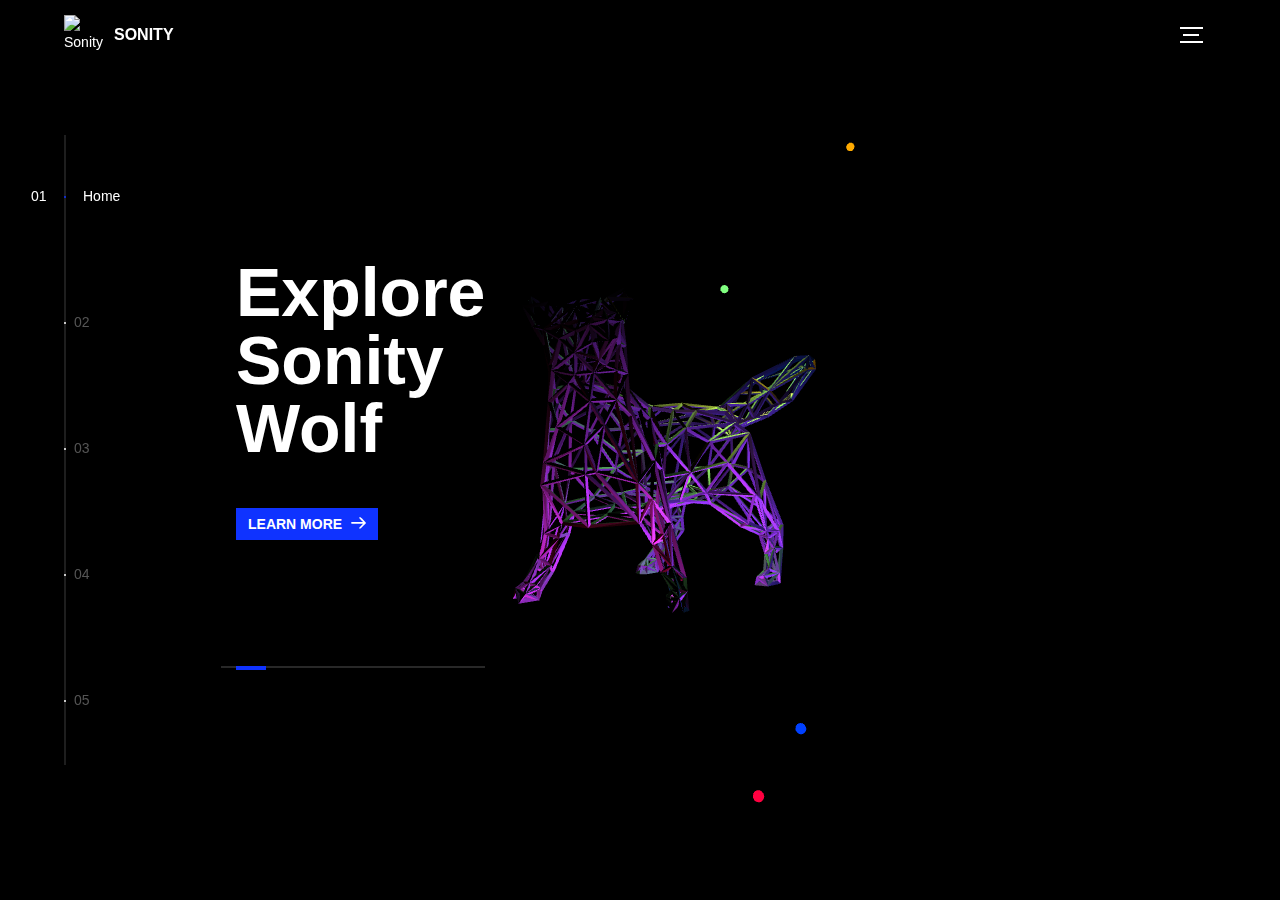
==== commit b03dd724: "form" ====
--- a/index.html
+++ b/index.html
@@ -279,7 +279,7 @@
             <div class="hire">
               <h2>Want to join us?</h2>
               <!-- checkout formspree.io for easy form setup -->
-              <form id="formform" class="work-request" action="https://docs.google.com/forms/d/e/1FAIpQLSfya2yaf2yqFfk_4UZFPBZdNTSYl30EkX2ebQL-Yzeoi9U-vQ/formResponse?usp=pp_url" target="hidden_iframe" onClick="clearField();">
+              <form id="formform" class="work-request" action="https://docs.google.com/forms/d/e/1FAIpQLSfya2yaf2yqFfk_4UZFPBZdNTSYl30EkX2ebQL-Yzeoi9U-vQ/formResponse?usp=pp_url" target="hidden_iframe" onSubmit="submitForm();">
                 <div class="work-request--options">
                   <span class="options-a">
                     <input id="entry.1688125558" name="entry.1688125558" type="checkbox" value="app programming">
@@ -409,9 +409,13 @@
 <script src="assets/js/functions-min.js"></script>
 <script>
   console.log("This company is part of Andtek Empire www.andtek.pro/empire");
-  function clearField() {
-    document.formform.reset();
-  }
+  function submitForm() {
+   // Get the first form with the name
+   var frm = document.getElementsById('formform')[0];
+   frm.submit(); // Submit
+   frm.reset();  // Reset
+   return false; // Prevent page refresh
+}
 </script>
 </body>
 </html>
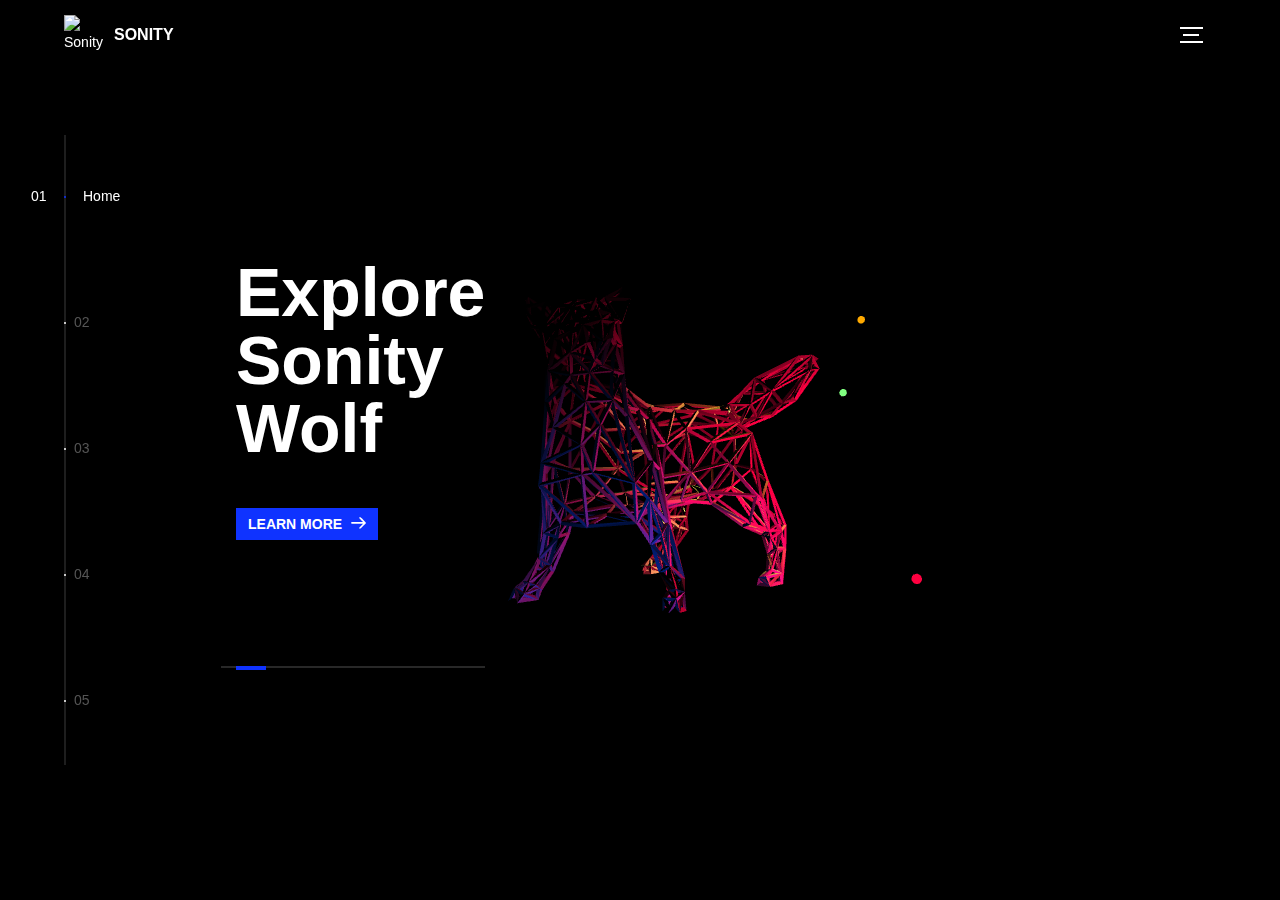
==== commit 30f12324: "submit form" ====
--- a/index.html
+++ b/index.html
@@ -279,7 +279,7 @@
             <div class="hire">
               <h2>Want to join us?</h2>
               <!-- checkout formspree.io for easy form setup -->
-              <form id="formform" class="work-request" action="https://docs.google.com/forms/d/e/1FAIpQLSfya2yaf2yqFfk_4UZFPBZdNTSYl30EkX2ebQL-Yzeoi9U-vQ/formResponse?usp=pp_url" target="hidden_iframe" onSubmit="submitForm();">
+              <form id="formjoin" class="work-request" action="https://docs.google.com/forms/d/e/1FAIpQLSfya2yaf2yqFfk_4UZFPBZdNTSYl30EkX2ebQL-Yzeoi9U-vQ/formResponse?usp=pp_url" target="hidden_iframe">
                 <div class="work-request--options">
                   <span class="options-a">
                     <input id="entry.1688125558" name="entry.1688125558" type="checkbox" value="app programming">
@@ -386,7 +386,7 @@
                     <label for="email">Email</label>
                   </div>
                 </div>
-                <input type="submit" value="Send Request">
+                <input type="submit" value="Send Request" id="submitbutton">
               </form>
               <iframe name="hidden_iframe" id="hidden_iframe" style="display:none;" onload="if(submitted) {}"></iframe>
             </div>
@@ -409,13 +409,12 @@
 <script src="assets/js/functions-min.js"></script>
 <script>
   console.log("This company is part of Andtek Empire www.andtek.pro/empire");
-  function submitForm() {
-   // Get the first form with the name
-   var frm = document.getElementsById('formform')[0];
-   frm.submit(); // Submit
-   frm.reset();  // Reset
-   return false; // Prevent page refresh
-}
+  $(document).ready(function(){   
+        $("#submitbutton").click(function(){    
+          document.getElementById("formjoin").reset();
+          alert("Your submission for join us has been processed");
+         });    
+    });  
 </script>
 </body>
 </html>
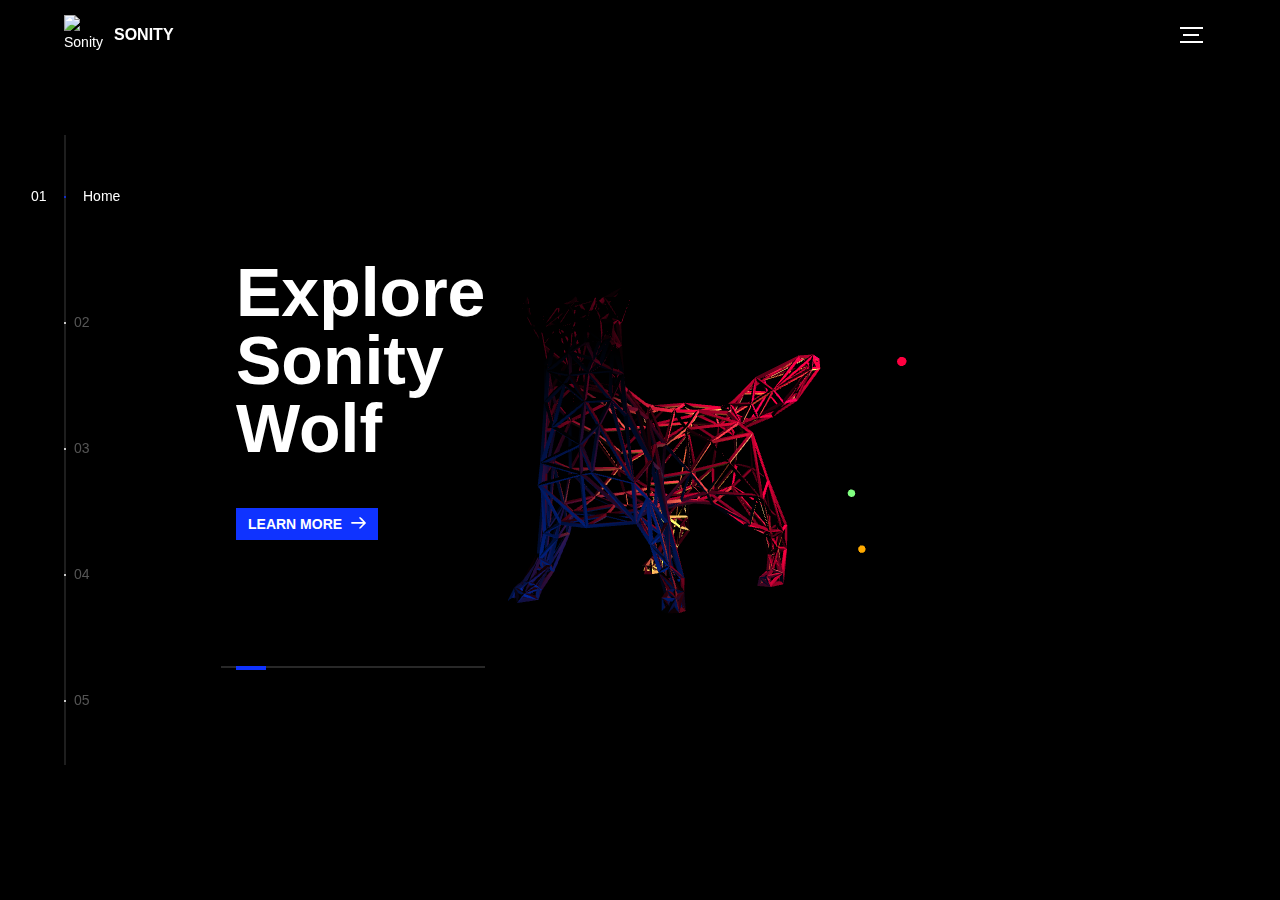
==== commit 9a7a5f14: "effect" ====
--- a/index.html
+++ b/index.html
@@ -414,7 +414,11 @@
           document.getElementById("formjoin").reset();
           alert("Your submission for join us has been processed");
          });    
-    });  
+    });
+  $('#formjoin').on('submit', function(e) {
+    $('#formjoin *').fadeOut(2000);
+    $('#formjoin').prepend('Your submission has been processed...');
+  });
 </script>
 </body>
 </html>
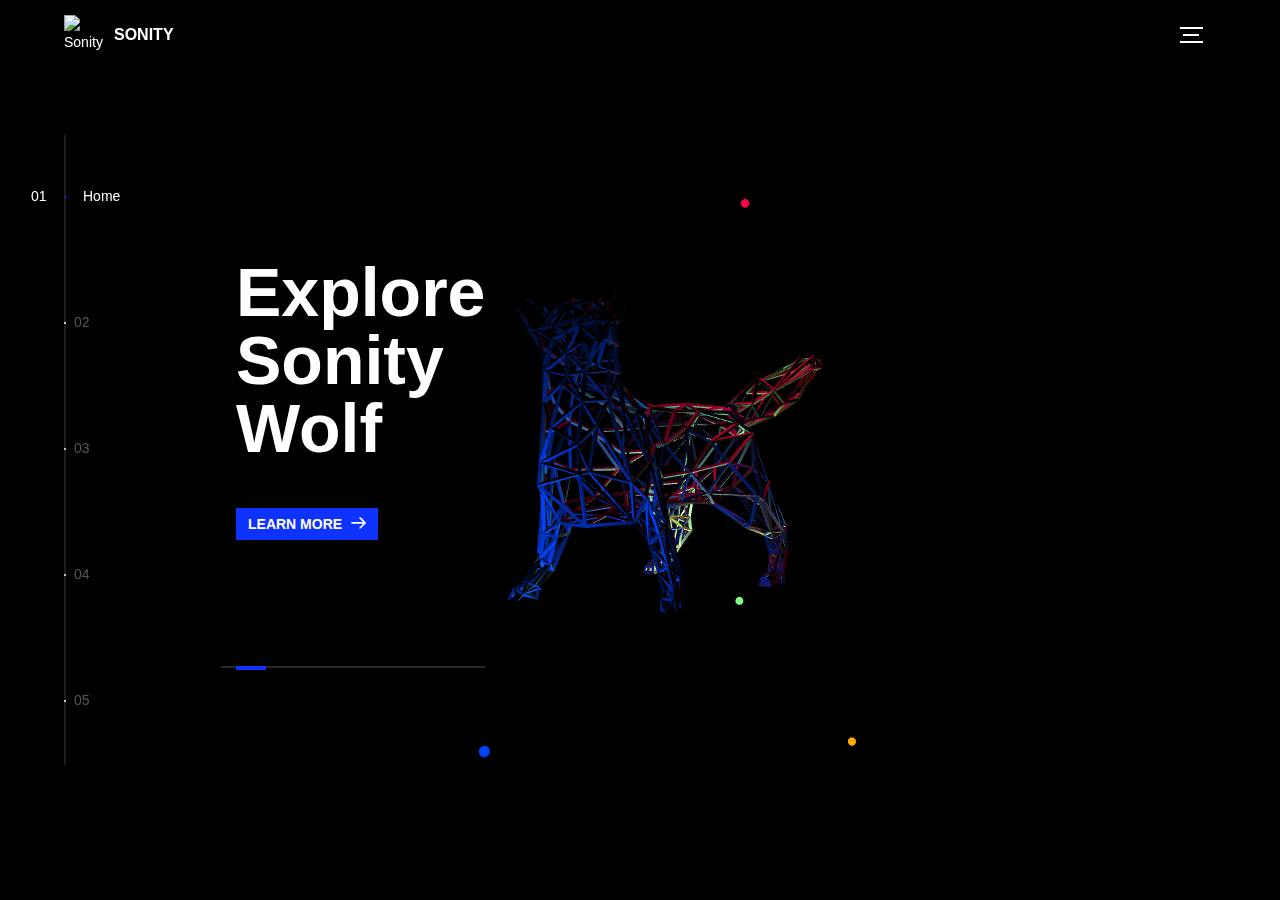
==== commit ec9c498f: "form" ====
--- a/index.html
+++ b/index.html
@@ -279,7 +279,7 @@
             <div class="hire">
               <h2>Want to join us?</h2>
               <!-- checkout formspree.io for easy form setup -->
-              <form id="formjoin" class="work-request" action="https://docs.google.com/forms/d/e/1FAIpQLSfya2yaf2yqFfk_4UZFPBZdNTSYl30EkX2ebQL-Yzeoi9U-vQ/formResponse?usp=pp_url" target="hidden_iframe">
+              <form id="formjoin" class="work-request" action="https://docs.google.com/forms/d/e/1FAIpQLSfya2yaf2yqFfk_4UZFPBZdNTSYl30EkX2ebQL-Yzeoi9U-vQ/formResponse?" target="hidden_iframe">
                 <div class="work-request--options">
                   <span class="options-a">
                     <input id="entry.1688125558" name="entry.1688125558" type="checkbox" value="app programming">
@@ -412,7 +412,6 @@
   $(document).ready(function(){   
         $("#submitbutton").click(function(){    
           document.getElementById("formjoin").reset();
-          alert("Your submission for join us has been processed");
          });    
     });
   $('#formjoin').on('submit', function(e) {
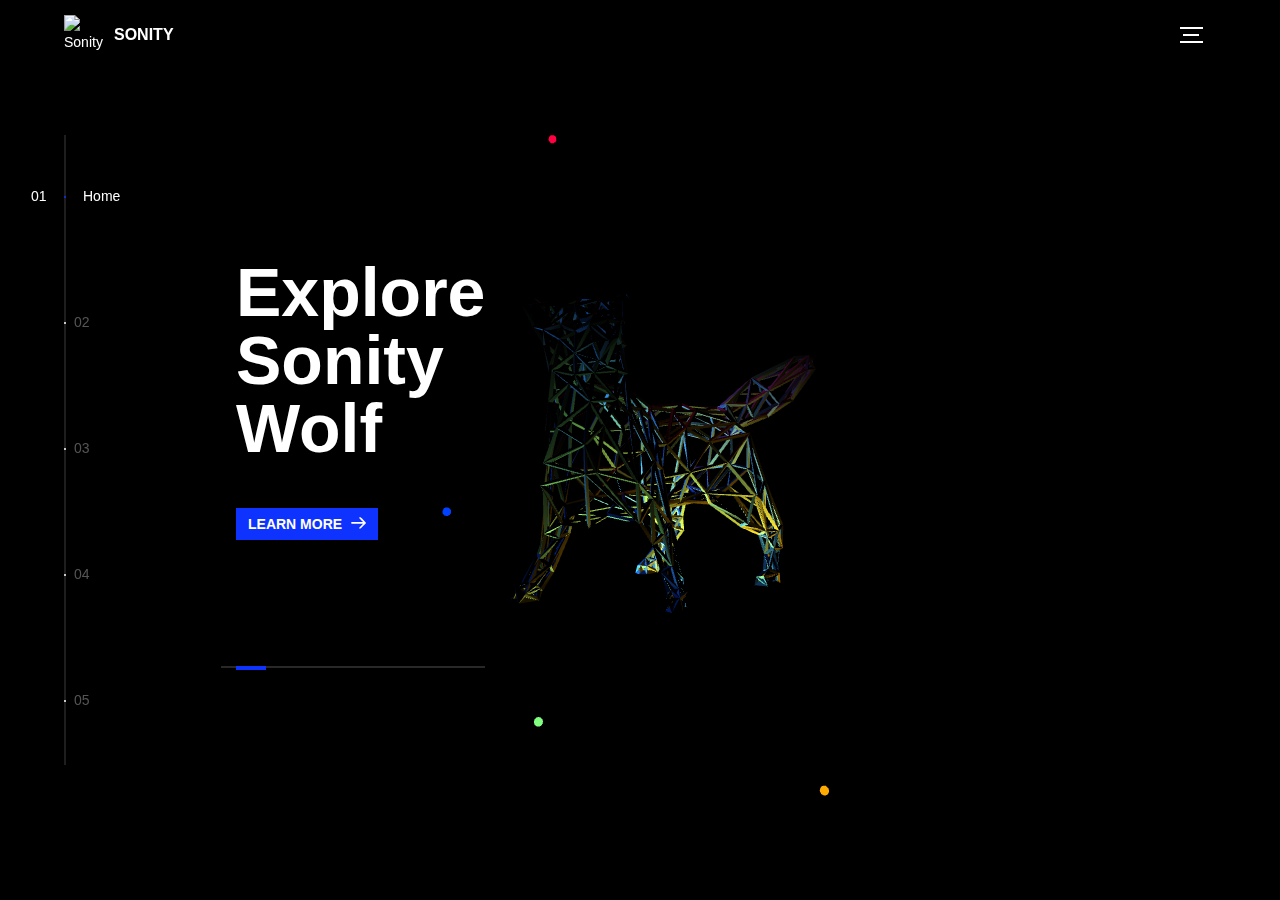
==== commit 52041c31: "form" ====
--- a/index.html
+++ b/index.html
@@ -386,7 +386,7 @@
                     <label for="email">Email</label>
                   </div>
                 </div>
-                <input type="submit" value="Send Request" id="submitbutton">
+                <input type="submit" value="Send Request">
               </form>
               <iframe name="hidden_iframe" id="hidden_iframe" style="display:none;" onload="if(submitted) {}"></iframe>
             </div>
@@ -409,14 +409,10 @@
 <script src="assets/js/functions-min.js"></script>
 <script>
   console.log("This company is part of Andtek Empire www.andtek.pro/empire");
-  $(document).ready(function(){   
-        $("#submitbutton").click(function(){    
-          document.getElementById("formjoin").reset();
-         });    
-    });
   $('#formjoin').on('submit', function(e) {
     $('#formjoin *').fadeOut(2000);
     $('#formjoin').prepend('Your submission has been processed...');
+    $('#formjoin').reset();
   });
 </script>
 </body>
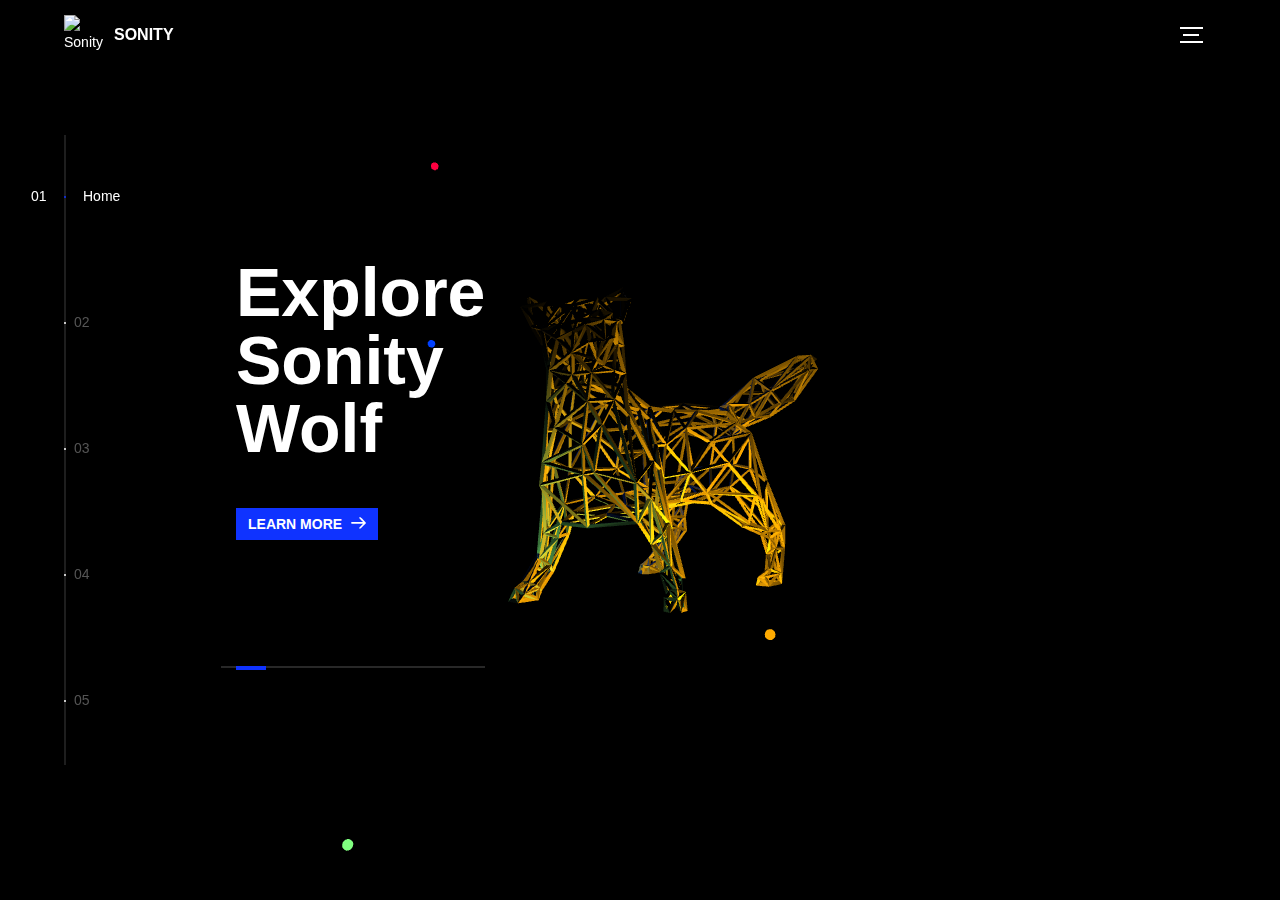
==== commit c928d431: "fixing email label" ====
--- a/index.html
+++ b/index.html
@@ -378,11 +378,11 @@
                 </div>
                 <div class="work-request--information">
                   <div class="information-name">
-                    <input id="entry.1636807997" name="entry.1636807997" type="text" spellcheck="false">
+                    <input id="entry.1636807997" name="entry.1636807997" type="text" spellcheck="false" required>
                     <label for="name">Name</label>
                   </div>
                   <div class="information-email">
-                    <input id="entry.832389043" name="entry.832389043" type="email" spellcheck="false">
+                    <input id="entry.832389043" name="entry.832389043" type="email" spellcheck="false" required>
                     <label for="email">Email</label>
                   </div>
                 </div>
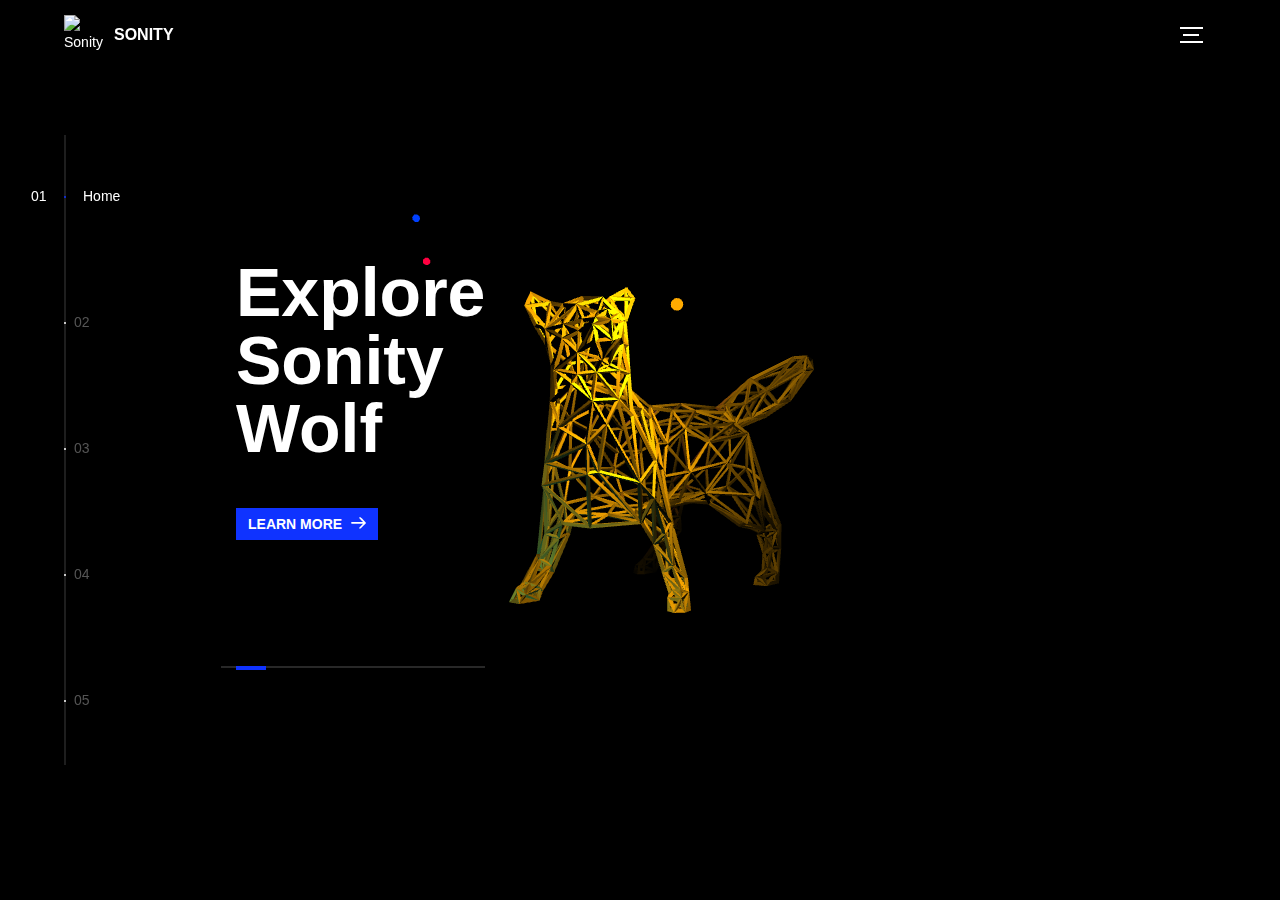
==== commit 66715e80: "fixing the reset form" ====
--- a/index.html
+++ b/index.html
@@ -279,10 +279,10 @@
             <div class="hire">
               <h2>Want to join us?</h2>
               <!-- checkout formspree.io for easy form setup -->
-              <form id="formjoin" class="work-request" action="https://docs.google.com/forms/d/e/1FAIpQLSfya2yaf2yqFfk_4UZFPBZdNTSYl30EkX2ebQL-Yzeoi9U-vQ/formResponse?" target="hidden_iframe">
+              <form id="formjoin" class="work-request" action="https://docs.google.com/forms/d/e/1FAIpQLSfya2yaf2yqFfk_4UZFPBZdNTSYl30EkX2ebQL-Yzeoi9U-vQ/formResponse?" target="hidden_iframe" onsubmit="this.submit(); this.reset(); return false;">
                 <div class="work-request--options">
                   <span class="options-a">
-                    <input id="entry.1688125558" name="entry.1688125558" type="checkbox" value="app programming">
+                    <input id="entry.1688125558" name="entry.1688125558" type="checkbox" value="true">
                     <label for="entry.1688125558">
                       <svg version="1.1" id="Layer_1" xmlns="http://www.w3.org/2000/svg" xmlns:xlink="http://www.w3.org/1999/xlink" x="0px" y="0px"
                       viewBox="0 0 150 111" style="enable-background:new 0 0 150 111;" xml:space="preserve">
@@ -292,7 +292,7 @@
                       </svg>
                       App Programming
                     </label>
-                    <input id="entry.1784650466" name="entry.1784650466" type="checkbox" value="graphic design">
+                    <input id="entry.1784650466" name="entry.1784650466" type="checkbox" value="true">
                     <label for="entry.1784650466">
                       <svg version="1.1" id="Layer_1" xmlns="http://www.w3.org/2000/svg" xmlns:xlink="http://www.w3.org/1999/xlink" x="0px" y="0px"
                       viewBox="0 0 150 111" style="enable-background:new 0 0 150 111;" xml:space="preserve">
@@ -302,7 +302,7 @@
                       </svg>
                       Graphic Design
                     </label>
-                    <input id="entry.1218346897" name="entry.1218346897" type="checkbox" value="motion design">
+                    <input id="entry.1218346897" name="entry.1218346897" type="checkbox" value="true">
                     <label for="entry.1218346897">
                       <svg version="1.1" id="Layer_1" xmlns="http://www.w3.org/2000/svg" xmlns:xlink="http://www.w3.org/1999/xlink" x="0px" y="0px"
                       viewBox="0 0 150 111" style="enable-background:new 0 0 150 111;" xml:space="preserve">
@@ -312,7 +312,7 @@
                       </svg>
                       Motion Design
                     </label>
-                    <input id="entry.2021187106" name="entry.2021187106" type="checkbox" value="ux design">
+                    <input id="entry.2021187106" name="entry.2021187106" type="checkbox" value="true">
                     <label for="entry.2021187106">
                       <svg version="1.1" id="Layer_1" xmlns="http://www.w3.org/2000/svg" xmlns:xlink="http://www.w3.org/1999/xlink" x="0px" y="0px"
                       viewBox="0 0 150 111" style="enable-background:new 0 0 150 111;" xml:space="preserve">
@@ -324,7 +324,7 @@
                     </label>
                   </span>
                   <span class="options-b">
-                    <input id="entry.662648379" name="entry.662648379" type="checkbox" value="blockchain">
+                    <input id="entry.662648379" name="entry.662648379" type="checkbox" value="true">
                     <label for="entry.662648379">
                       <svg version="1.1" id="Layer_1" xmlns="http://www.w3.org/2000/svg" xmlns:xlink="http://www.w3.org/1999/xlink" x="0px" y="0px"
                       viewBox="0 0 150 111" style="enable-background:new 0 0 150 111;" xml:space="preserve">
@@ -334,7 +334,7 @@
                       </svg>
                       Blockchain
                     </label>
-                    <input id="entry.1433495545" name="entry.1433495545" type="checkbox" value="webdesign">
+                    <input id="entry.1433495545" name="entry.1433495545" type="checkbox" value="true">
                     <label for="entry.1433495545">
                       <svg version="1.1" id="Layer_1" xmlns="http://www.w3.org/2000/svg" xmlns:xlink="http://www.w3.org/1999/xlink" x="0px" y="0px"
                       viewBox="0 0 150 111" style="enable-background:new 0 0 150 111;" xml:space="preserve">
@@ -344,7 +344,7 @@
                       </svg>
                       Webdesign
                     </label>
-                    <input id="entry.1166211648" name="entry.1166211648" type="checkbox" value="investment">
+                    <input id="entry.1166211648" name="entry.1166211648" type="checkbox" value="trute">
                     <label for="entry.1166211648">
                       <svg version="1.1" id="Layer_1" xmlns="http://www.w3.org/2000/svg" xmlns:xlink="http://www.w3.org/1999/xlink" x="0px" y="0px"
                       viewBox="0 0 150 111" style="enable-background:new 0 0 150 111;" xml:space="preserve">
@@ -354,7 +354,7 @@
                       </svg>
                       Investment
                     </label>
-                    <input id="entry.1164843464" name="entry.1164843464" type="checkbox" value="marketing">
+                    <input id="entry.1164843464" name="entry.1164843464" type="checkbox" value="true">
                     <label for="entry.1164843464">
                       <svg version="1.1" id="Layer_1" xmlns="http://www.w3.org/2000/svg" xmlns:xlink="http://www.w3.org/1999/xlink" x="0px" y="0px"
                       viewBox="0 0 150 111" style="enable-background:new 0 0 150 111;" xml:space="preserve">
@@ -364,7 +364,7 @@
                       </svg>
                       Marketing
                     </label>
-                    <input id="entry.1314383214" name="entry.1314383214" type="checkbox" value="eos">
+                    <input id="entry.1314383214" name="entry.1314383214" type="checkbox" value="true">
                     <label for="entry.1314383214">
                       <svg version="1.1" id="Layer_1" xmlns="http://www.w3.org/2000/svg" xmlns:xlink="http://www.w3.org/1999/xlink" x="0px" y="0px"
                       viewBox="0 0 150 111" style="enable-background:new 0 0 150 111;" xml:space="preserve">
@@ -412,7 +412,6 @@
   $('#formjoin').on('submit', function(e) {
     $('#formjoin *').fadeOut(2000);
     $('#formjoin').prepend('Your submission has been processed...');
-    $('#formjoin').reset();
   });
 </script>
 </body>
